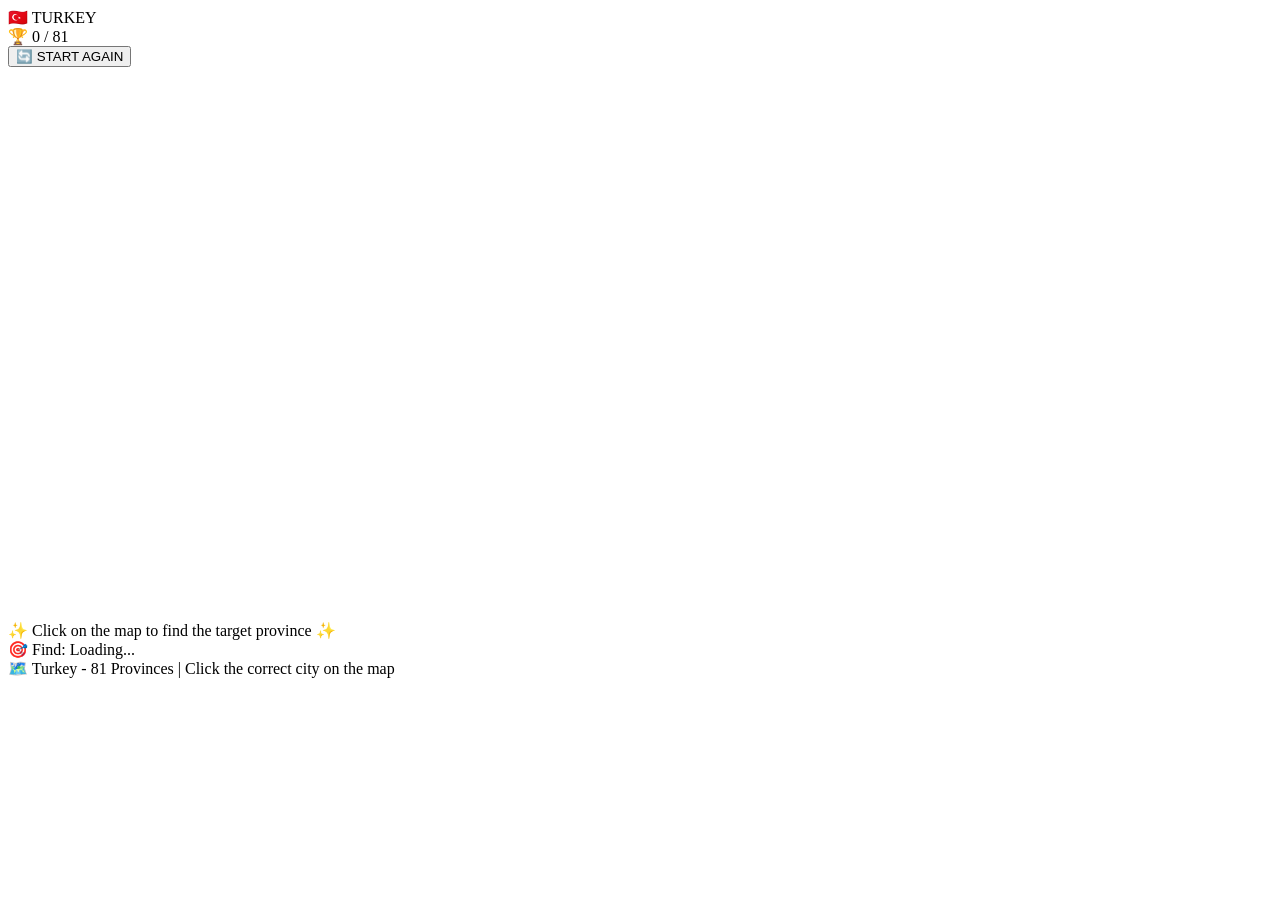
==== Turkey-game.html @ bedf2f60 "Rename Turkey-game to Turkey-game.html" ====
<!DOCTYPE html>
<html lang="en">
<head>
    <meta charset="UTF-8">
    <meta name="viewport" content="width=device-width, initial-scale=1.0, user-scalable=no">
    <title>Turkey Map Game | Find the Province</title>
    <link rel="icon" type="image/x-icon" href="favicon.ico">
    <link rel="stylesheet" href="css/game.css">
</head>
<body>
    <div class="game-container">
        <div class="header">
            <div class="flex-row">
                <span class="province-name">🇹🇷 TURKEY</span>
                <div class="score-box">🏆 <span id="scoreValue">0</span> / <span id="totalProvinces">81</span></div>
            </div>
            <button id="resetBtn">🔄 START AGAIN</button>
        </div>
        
        <canvas id="turkeyCanvas" width="800" height="550"></canvas>
        
        <div class="message-area" id="gameMessage">
            ✨ Click on the map to find the target province ✨
        </div>
        
        <div class="info">
            🎯 Find: <span id="targetProvinceDisplay">Loading...</span>
        </div>
        
        <footer>🗺️ Turkey - 81 Provinces | Click the correct city on the map</footer>
    </div>

    <script src="js/game.js"></script>
</body>
</html>
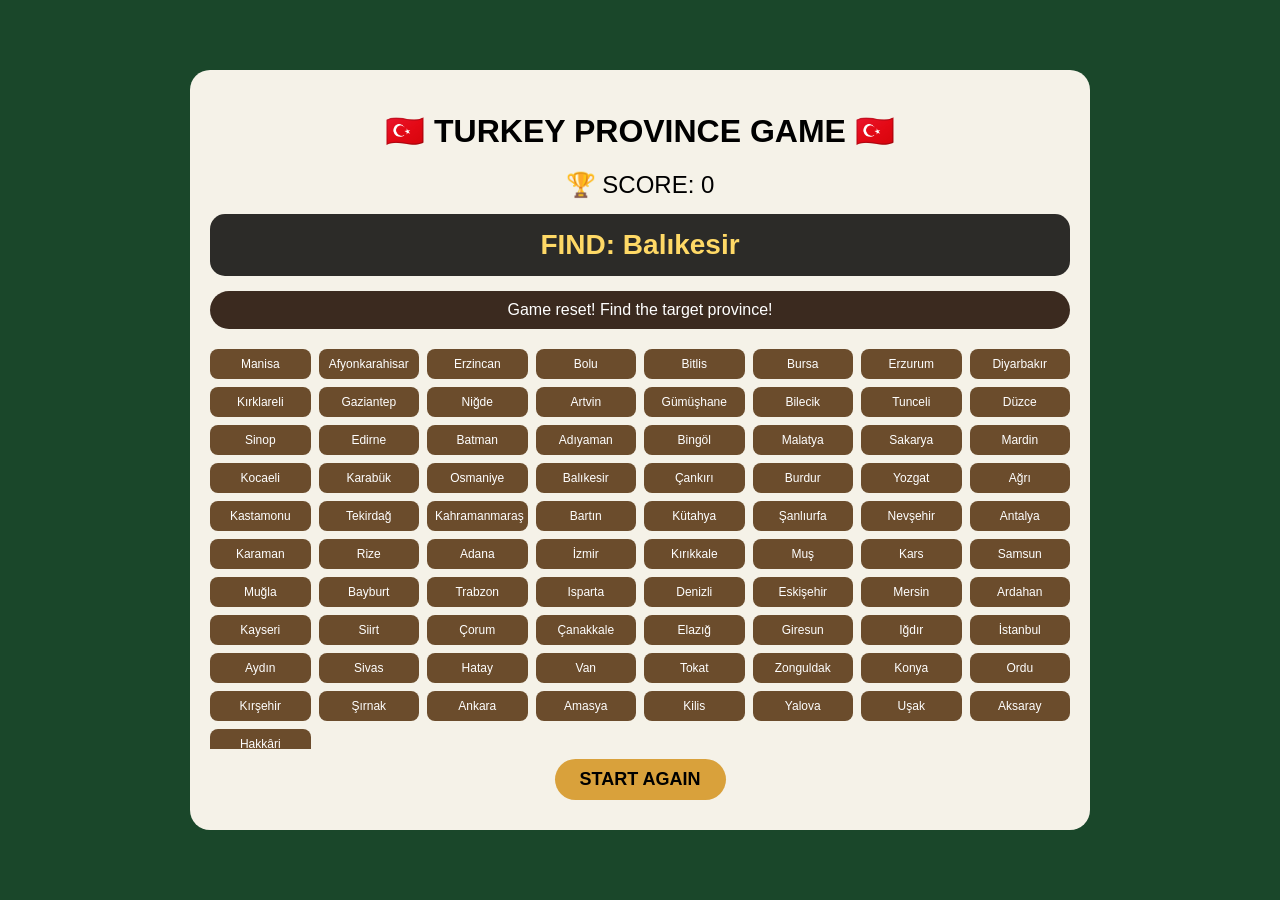
==== commit e0628968: "Update Turkey-game.html" ====
--- a/Turkey-game.html
+++ b/Turkey-game.html
@@ -2,34 +2,229 @@
 <html lang="en">
 <head>
     <meta charset="UTF-8">
-    <meta name="viewport" content="width=device-width, initial-scale=1.0, user-scalable=no">
-    <title>Turkey Map Game | Find the Province</title>
-    <link rel="icon" type="image/x-icon" href="favicon.ico">
-    <link rel="stylesheet" href="css/game.css">
+    <meta name="viewport" content="width=device-width, initial-scale=1.0">
+    <title>Turkey Province Game</title>
+    <style>
+        * {
+            box-sizing: border-box;
+            user-select: none;
+        }
+        body {
+            font-family: Arial, sans-serif;
+            background: #1a472a;
+            display: flex;
+            justify-content: center;
+            align-items: center;
+            min-height: 100vh;
+            margin: 0;
+            padding: 20px;
+        }
+        .game {
+            background: #f5f2e8;
+            border-radius: 20px;
+            padding: 20px;
+            max-width: 900px;
+            width: 100%;
+            text-align: center;
+        }
+        .target {
+            font-size: 28px;
+            font-weight: bold;
+            background: #2c2b28;
+            color: #ffd966;
+            padding: 15px;
+            border-radius: 15px;
+            margin: 15px 0;
+        }
+        .score {
+            font-size: 24px;
+            margin: 10px 0;
+        }
+        button {
+            background: #d9a13b;
+            border: none;
+            padding: 10px 25px;
+            font-size: 18px;
+            font-weight: bold;
+            border-radius: 30px;
+            cursor: pointer;
+            margin: 10px;
+        }
+        button:active {
+            transform: scale(0.98);
+        }
+        .message {
+            background: #3b2a1f;
+            color: white;
+            padding: 10px;
+            border-radius: 30px;
+            margin: 15px 0;
+        }
+        .province-grid {
+            display: grid;
+            grid-template-columns: repeat(auto-fill, minmax(100px, 1fr));
+            gap: 8px;
+            margin-top: 20px;
+            max-height: 400px;
+            overflow-y: auto;
+        }
+        .province-btn {
+            background: #6b4c2c;
+            color: white;
+            padding: 8px;
+            border-radius: 8px;
+            cursor: pointer;
+            font-size: 12px;
+            text-align: center;
+        }
+        .province-btn:hover {
+            background: #8b6c3c;
+        }
+        .correct {
+            background: #2f6b3c !important;
+        }
+        .wrong {
+            background: #8b3c2c !important;
+        }
+        @media (max-width: 600px) {
+            .province-grid {
+                grid-template-columns: repeat(auto-fill, minmax(80px, 1fr));
+            }
+            .target {
+                font-size: 20px;
+            }
+        }
+    </style>
 </head>
 <body>
-    <div class="game-container">
-        <div class="header">
-            <div class="flex-row">
-                <span class="province-name">🇹🇷 TURKEY</span>
-                <div class="score-box">🏆 <span id="scoreValue">0</span> / <span id="totalProvinces">81</span></div>
-            </div>
-            <button id="resetBtn">🔄 START AGAIN</button>
-        </div>
-        
-        <canvas id="turkeyCanvas" width="800" height="550"></canvas>
-        
-        <div class="message-area" id="gameMessage">
-            ✨ Click on the map to find the target province ✨
-        </div>
-        
-        <div class="info">
-            🎯 Find: <span id="targetProvinceDisplay">Loading...</span>
-        </div>
-        
-        <footer>🗺️ Turkey - 81 Provinces | Click the correct city on the map</footer>
-    </div>
-
-    <script src="js/game.js"></script>
+<div class="game">
+    <h1>🇹🇷 TURKEY PROVINCE GAME 🇹🇷</h1>
+    <div class="score">🏆 SCORE: <span id="score">0</span></div>
+    <div class="target">FIND: <span id="targetProvince">Loading...</span></div>
+    <div class="message" id="message">Click the correct province!</div>
+    <div class="province-grid" id="provinceGrid"></div>
+    <button id="resetBtn">START AGAIN</button>
+</div>
+
+<script>
+    // All 81 Turkish provinces
+    const provinces = [
+        "Adana", "Adıyaman", "Afyonkarahisar", "Ağrı", "Amasya", "Ankara", "Antalya", "Artvin", "Aydın", "Balıkesir",
+        "Bilecik", "Bingöl", "Bitlis", "Bolu", "Burdur", "Bursa", "Çanakkale", "Çankırı", "Çorum", "Denizli",
+        "Diyarbakır", "Edirne", "Elazığ", "Erzincan", "Erzurum", "Eskişehir", "Gaziantep", "Giresun", "Gümüşhane", "Hakkâri",
+        "Hatay", "Isparta", "Mersin", "İstanbul", "İzmir", "Kars", "Kastamonu", "Kayseri", "Kırklareli", "Kırşehir",
+        "Kocaeli", "Konya", "Kütahya", "Malatya", "Manisa", "Kahramanmaraş", "Mardin", "Muğla", "Muş", "Nevşehir",
+        "Niğde", "Ordu", "Rize", "Sakarya", "Samsun", "Siirt", "Sinop", "Sivas", "Tekirdağ", "Tokat",
+        "Trabzon", "Tunceli", "Şanlıurfa", "Uşak", "Van", "Yozgat", "Zonguldak", "Aksaray", "Bayburt", "Karaman",
+        "Kırıkkale", "Batman", "Şırnak", "Bartın", "Ardahan", "Iğdır", "Yalova", "Karabük", "Kilis", "Osmaniye", "Düzce"
+    ];
+
+    let currentTarget = "";
+    let score = 0;
+    let selectedProvinces = [];
+
+    function getRandomProvince() {
+        const remaining = provinces.filter(p => !selectedProvinces.includes(p));
+        if (remaining.length === 0) {
+            // Game complete - all provinces found
+            document.getElementById('message').innerHTML = "🎉 CONGRATULATIONS! YOU FOUND ALL 81 PROVINCES! 🎉";
+            document.getElementById('message').style.background = "#2f6b3c";
+            return null;
+        }
+        return remaining[Math.floor(Math.random() * remaining.length)];
+    }
+
+    function updateGame() {
+        document.getElementById('score').innerText = score;
+        if (currentTarget) {
+            document.getElementById('targetProvince').innerText = currentTarget;
+        }
+    }
+
+    function checkProvince(provinceName, element) {
+        if (!currentTarget) return;
+        
+        if (provinceName === currentTarget) {
+            // Correct!
+            score++;
+            selectedProvinces.push(currentTarget);
+            element.classList.add('correct');
+            document.getElementById('message').innerHTML = "✅ CORRECT! +1 point! ✅";
+            document.getElementById('message').style.background = "#2f6b3c";
+            
+            // Get next province
+            const nextTarget = getRandomProvince();
+            if (nextTarget === null) {
+                currentTarget = null;
+                document.getElementById('targetProvince').innerText = "GAME COMPLETE!";
+            } else {
+                currentTarget = nextTarget;
+                document.getElementById('targetProvince').innerText = currentTarget;
+            }
+            updateGame();
+            
+            // Remove highlight after 1 second
+            setTimeout(() => {
+                element.classList.remove('correct');
+                document.getElementById('message').innerHTML = "Click the correct province!";
+                document.getElementById('message').style.background = "#3b2a1f";
+            }, 800);
+        } else {
+            // Wrong!
+            element.classList.add('wrong');
+            document.getElementById('message').innerHTML = `❌ WRONG! That's ${provinceName}. Target: ${currentTarget} ❌`;
+            document.getElementById('message').style.background = "#8b3c2c";
+            
+            setTimeout(() => {
+                element.classList.remove('wrong');
+                document.getElementById('message').innerHTML = "Click the correct province!";
+                document.getElementById('message').style.background = "#3b2a1f";
+            }, 800);
+        }
+    }
+
+    function createProvinceButtons() {
+        const grid = document.getElementById('provinceGrid');
+        grid.innerHTML = '';
+        
+        // Shuffle provinces for display
+        const shuffled = [...provinces].sort(() => Math.random() - 0.5);
+        
+        shuffled.forEach(province => {
+            const btn = document.createElement('div');
+            btn.className = 'province-btn';
+            btn.innerText = province;
+            btn.onclick = () => checkProvince(province, btn);
+            grid.appendChild(btn);
+        });
+    }
+
+    function resetGame() {
+        score = 0;
+        selectedProvinces = [];
+        currentTarget = provinces[Math.floor(Math.random() * provinces.length)];
+        updateGame();
+        document.getElementById('message').innerHTML = "Game reset! Find the target province!";
+        document.getElementById('message').style.background = "#3b2a1f";
+        
+        // Reset all buttons
+        const allButtons = document.querySelectorAll('.province-btn');
+        allButtons.forEach(btn => {
+            btn.classList.remove('correct', 'wrong');
+        });
+    }
+
+    // Initialize game
+    function init() {
+        createProvinceButtons();
+        resetGame();
+        document.getElementById('resetBtn').onclick = () => {
+            createProvinceButtons(); // Refresh buttons
+            resetGame();
+        };
+    }
+
+    init();
+</script>
 </body>
 </html>
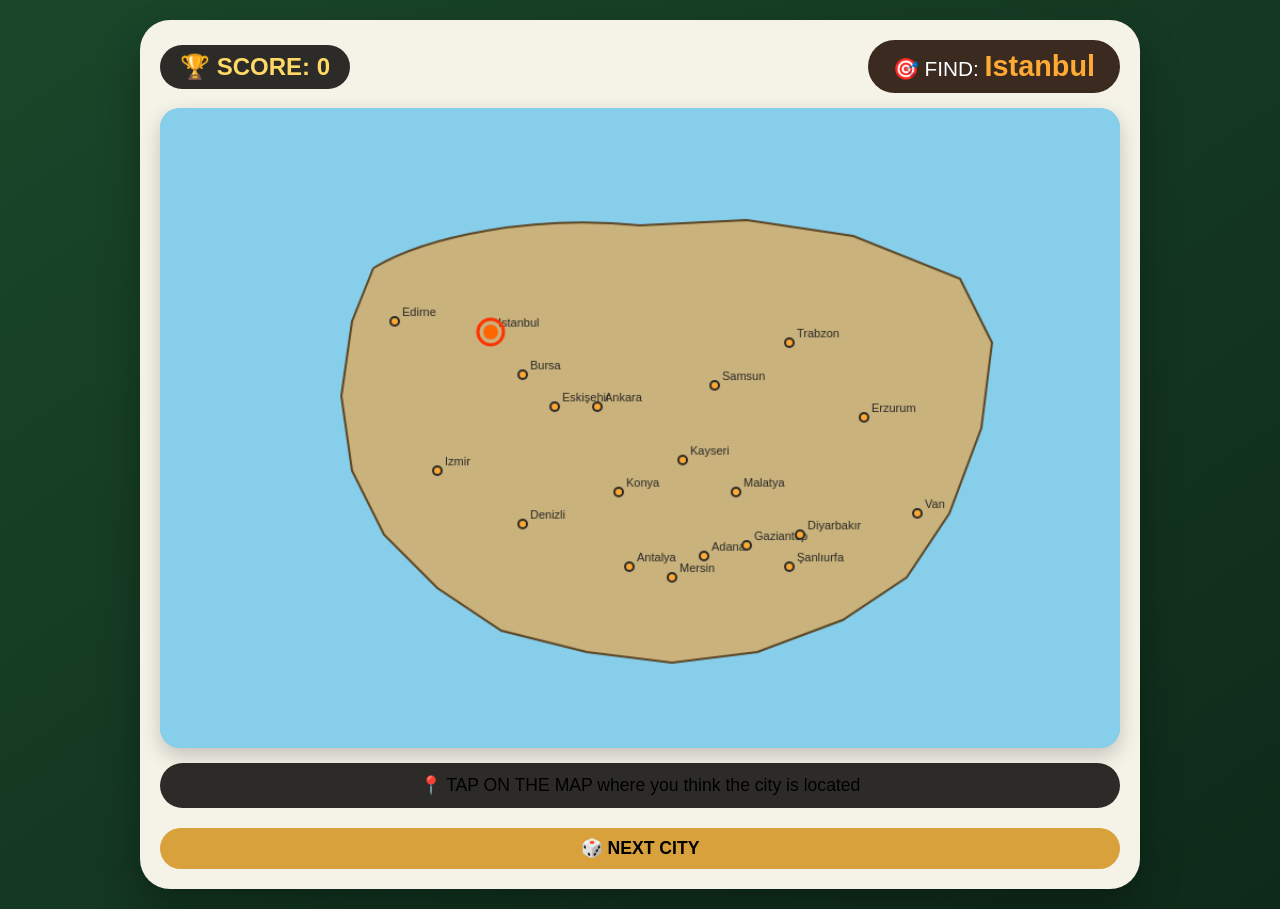
==== commit 6466fa47: "Update Turkey-game.html" ====
--- a/Turkey-game.html
+++ b/Turkey-game.html
@@ -2,229 +2,323 @@
 <html lang="en">
 <head>
     <meta charset="UTF-8">
-    <meta name="viewport" content="width=device-width, initial-scale=1.0">
-    <title>Turkey Province Game</title>
+    <meta name="viewport" content="width=device-width, initial-scale=1.0, user-scalable=no">
+    <title>Turkey MapTap - Tap the correct city on map</title>
     <style>
         * {
+            user-select: none;
             box-sizing: border-box;
-            user-select: none;
         }
         body {
-            font-family: Arial, sans-serif;
-            background: #1a472a;
+            background: linear-gradient(145deg, #1a472a, #0e2a1a);
             display: flex;
             justify-content: center;
             align-items: center;
             min-height: 100vh;
+            font-family: 'Segoe UI', Arial, sans-serif;
             margin: 0;
             padding: 20px;
         }
         .game {
             background: #f5f2e8;
+            border-radius: 30px;
+            padding: 20px;
+            max-width: 1000px;
+            width: 100%;
+            box-shadow: 0 20px 40px rgba(0,0,0,0.3);
+        }
+        .header {
+            display: flex;
+            justify-content: space-between;
+            align-items: center;
+            flex-wrap: wrap;
+            gap: 15px;
+            margin-bottom: 15px;
+        }
+        .score-box {
+            background: #2c2b28;
+            padding: 8px 20px;
+            border-radius: 50px;
+            color: #ffd966;
+            font-weight: bold;
+            font-size: 1.5rem;
+        }
+        .target {
+            background: #3b2a1f;
+            padding: 10px 25px;
+            border-radius: 50px;
+            color: white;
+            font-size: 1.3rem;
+        }
+        .city-name {
+            color: #ffaa33;
+            font-weight: bold;
+            font-size: 1.8rem;
+        }
+        .map-container {
+            position: relative;
+            margin: 15px 0;
+        }
+        canvas {
+            display: block;
+            margin: 0 auto;
             border-radius: 20px;
-            padding: 20px;
-            max-width: 900px;
+            box-shadow: 0 8px 20px rgba(0,0,0,0.2);
+            background: #87CEEB;
+            cursor: crosshair;
             width: 100%;
+            height: auto;
+        }
+        .message {
+            background: #2c2b28;
+            padding: 12px;
+            border-radius: 50px;
             text-align: center;
-        }
-        .target {
-            font-size: 28px;
-            font-weight: bold;
-            background: #2c2b28;
-            color: #ffd966;
-            padding: 15px;
-            border-radius: 15px;
-            margin: 15px 0;
-        }
-        .score {
-            font-size: 24px;
+            font-size: 1.1rem;
             margin: 10px 0;
         }
+        .perfect { background: #2f6b3c; color: white; }
+        .good { background: #6b8c3c; color: white; }
+        .close { background: #c9a13b; color: white; }
+        .far { background: #8b6c3c; color: white; }
+        .miss { background: #8b3c2c; color: white; }
         button {
             background: #d9a13b;
             border: none;
             padding: 10px 25px;
-            font-size: 18px;
+            font-size: 1.1rem;
             font-weight: bold;
-            border-radius: 30px;
+            border-radius: 50px;
             cursor: pointer;
-            margin: 10px;
-        }
-        button:active {
-            transform: scale(0.98);
-        }
-        .message {
-            background: #3b2a1f;
-            color: white;
-            padding: 10px;
-            border-radius: 30px;
-            margin: 15px 0;
-        }
-        .province-grid {
-            display: grid;
-            grid-template-columns: repeat(auto-fill, minmax(100px, 1fr));
-            gap: 8px;
-            margin-top: 20px;
-            max-height: 400px;
-            overflow-y: auto;
-        }
-        .province-btn {
-            background: #6b4c2c;
-            color: white;
-            padding: 8px;
-            border-radius: 8px;
-            cursor: pointer;
-            font-size: 12px;
-            text-align: center;
-        }
-        .province-btn:hover {
-            background: #8b6c3c;
-        }
-        .correct {
-            background: #2f6b3c !important;
-        }
-        .wrong {
-            background: #8b3c2c !important;
-        }
-        @media (max-width: 600px) {
-            .province-grid {
-                grid-template-columns: repeat(auto-fill, minmax(80px, 1fr));
-            }
-            .target {
-                font-size: 20px;
-            }
+            margin-top: 10px;
+            width: 100%;
+        }
+        button:active { transform: scale(0.98); }
+        .feedback {
+            font-size: 0.9rem;
+            margin-top: 8px;
+        }
+        @media (max-width: 700px) {
+            .city-name { font-size: 1.3rem; }
+            .target { font-size: 1rem; }
         }
     </style>
 </head>
 <body>
 <div class="game">
-    <h1>🇹🇷 TURKEY PROVINCE GAME 🇹🇷</h1>
-    <div class="score">🏆 SCORE: <span id="score">0</span></div>
-    <div class="target">FIND: <span id="targetProvince">Loading...</span></div>
-    <div class="message" id="message">Click the correct province!</div>
-    <div class="province-grid" id="provinceGrid"></div>
-    <button id="resetBtn">START AGAIN</button>
+    <div class="header">
+        <div class="score-box">🏆 SCORE: <span id="score">0</span></div>
+        <div class="target">🎯 FIND: <span class="city-name" id="targetCity">Loading...</span></div>
+    </div>
+    
+    <div class="map-container">
+        <canvas id="turkeyCanvas" width="900" height="600"></canvas>
+    </div>
+    
+    <div class="message" id="message">📍 TAP ON THE MAP where you think the city is located</div>
+    <div class="feedback" id="feedback"></div>
+    <button id="nextBtn">🎲 NEXT CITY</button>
 </div>
 
 <script>
-    // All 81 Turkish provinces
-    const provinces = [
-        "Adana", "Adıyaman", "Afyonkarahisar", "Ağrı", "Amasya", "Ankara", "Antalya", "Artvin", "Aydın", "Balıkesir",
-        "Bilecik", "Bingöl", "Bitlis", "Bolu", "Burdur", "Bursa", "Çanakkale", "Çankırı", "Çorum", "Denizli",
-        "Diyarbakır", "Edirne", "Elazığ", "Erzincan", "Erzurum", "Eskişehir", "Gaziantep", "Giresun", "Gümüşhane", "Hakkâri",
-        "Hatay", "Isparta", "Mersin", "İstanbul", "İzmir", "Kars", "Kastamonu", "Kayseri", "Kırklareli", "Kırşehir",
-        "Kocaeli", "Konya", "Kütahya", "Malatya", "Manisa", "Kahramanmaraş", "Mardin", "Muğla", "Muş", "Nevşehir",
-        "Niğde", "Ordu", "Rize", "Sakarya", "Samsun", "Siirt", "Sinop", "Sivas", "Tekirdağ", "Tokat",
-        "Trabzon", "Tunceli", "Şanlıurfa", "Uşak", "Van", "Yozgat", "Zonguldak", "Aksaray", "Bayburt", "Karaman",
-        "Kırıkkale", "Batman", "Şırnak", "Bartın", "Ardahan", "Iğdır", "Yalova", "Karabük", "Kilis", "Osmaniye", "Düzce"
+    const canvas = document.getElementById('turkeyCanvas');
+    const ctx = canvas.getContext('2d');
+    const width = 900, height = 600;
+    canvas.width = width;
+    canvas.height = height;
+    
+    // City coordinates (pixel positions on 900x600 map)
+    // These are approximate real locations on Turkey map
+    const cities = [
+        { name: "Istanbul", x: 310, y: 210 },
+        { name: "Ankara", x: 410, y: 280 },
+        { name: "Izmir", x: 260, y: 340 },
+        { name: "Bursa", x: 340, y: 250 },
+        { name: "Antalya", x: 440, y: 430 },
+        { name: "Adana", x: 510, y: 420 },
+        { name: "Gaziantep", x: 550, y: 410 },
+        { name: "Konya", x: 430, y: 360 },
+        { name: "Trabzon", x: 590, y: 220 },
+        { name: "Diyarbakır", x: 600, y: 400 },
+        { name: "Mersin", x: 480, y: 440 },
+        { name: "Kayseri", x: 490, y: 330 },
+        { name: "Samsun", x: 520, y: 260 },
+        { name: "Erzurum", x: 660, y: 290 },
+        { name: "Van", x: 710, y: 380 },
+        { name: "Malatya", x: 540, y: 360 },
+        { name: "Denizli", x: 340, y: 390 },
+        { name: "Şanlıurfa", x: 590, y: 430 },
+        { name: "Eskişehir", x: 370, y: 280 },
+        { name: "Edirne", x: 220, y: 200 }
     ];
-
-    let currentTarget = "";
+    
+    let currentCity = null;
     let score = 0;
-    let selectedProvinces = [];
-
-    function getRandomProvince() {
-        const remaining = provinces.filter(p => !selectedProvinces.includes(p));
-        if (remaining.length === 0) {
-            // Game complete - all provinces found
-            document.getElementById('message').innerHTML = "🎉 CONGRATULATIONS! YOU FOUND ALL 81 PROVINCES! 🎉";
-            document.getElementById('message').style.background = "#2f6b3c";
-            return null;
-        }
-        return remaining[Math.floor(Math.random() * remaining.length)];
-    }
-
-    function updateGame() {
+    let canTap = true;
+    let usedCities = [];
+    
+    // Draw the map (drawing a simple Turkey outline with cities marked)
+    function drawMap(highlightX = null, highlightY = null) {
+        ctx.clearRect(0, 0, width, height);
+        
+        // Draw water background
+        ctx.fillStyle = "#87CEEB";
+        ctx.fillRect(0, 0, width, height);
+        
+        // Draw Turkey land shape (simplified outline)
+        ctx.beginPath();
+        ctx.moveTo(200, 150);
+        ctx.bezierCurveTo(250, 120, 350, 100, 450, 110);
+        ctx.lineTo(550, 105);
+        ctx.lineTo(650, 120);
+        ctx.lineTo(750, 160);
+        ctx.lineTo(780, 220);
+        ctx.lineTo(770, 300);
+        ctx.lineTo(740, 380);
+        ctx.lineTo(700, 440);
+        ctx.lineTo(640, 480);
+        ctx.lineTo(560, 510);
+        ctx.lineTo(480, 520);
+        ctx.lineTo(400, 510);
+        ctx.lineTo(320, 490);
+        ctx.lineTo(260, 450);
+        ctx.lineTo(210, 400);
+        ctx.lineTo(180, 340);
+        ctx.lineTo(170, 270);
+        ctx.lineTo(180, 200);
+        ctx.lineTo(200, 150);
+        ctx.fillStyle = "#c9b27c";
+        ctx.fill();
+        ctx.strokeStyle = "#5c4727";
+        ctx.lineWidth = 2;
+        ctx.stroke();
+        
+        // Draw city dots
+        for (let city of cities) {
+            ctx.beginPath();
+            ctx.arc(city.x, city.y, 5, 0, Math.PI * 2);
+            ctx.fillStyle = "#2c2b28";
+            ctx.fill();
+            ctx.beginPath();
+            ctx.arc(city.x, city.y, 3, 0, Math.PI * 2);
+            ctx.fillStyle = "#ffaa33";
+            ctx.fill();
+            
+            // Label
+            ctx.font = "11px Arial";
+            ctx.fillStyle = "#2c2b28";
+            ctx.fillText(city.name, city.x + 7, city.y - 5);
+        }
+        
+        // Highlight current target city
+        if (currentCity) {
+            ctx.beginPath();
+            ctx.arc(currentCity.x, currentCity.y, 12, 0, Math.PI * 2);
+            ctx.strokeStyle = "#ff3300";
+            ctx.lineWidth = 3;
+            ctx.stroke();
+            ctx.beginPath();
+            ctx.arc(currentCity.x, currentCity.y, 7, 0, Math.PI * 2);
+            ctx.fillStyle = "#ff6600";
+            ctx.fill();
+        }
+        
+        // Show click highlight
+        if (highlightX && highlightY) {
+            ctx.beginPath();
+            ctx.arc(highlightX, highlightY, 15, 0, Math.PI * 2);
+            ctx.strokeStyle = "#ffffff";
+            ctx.lineWidth = 3;
+            ctx.stroke();
+            ctx.beginPath();
+            ctx.arc(highlightX, highlightY, 8, 0, Math.PI * 2);
+            ctx.fillStyle = "rgba(255,255,255,0.5)";
+            ctx.fill();
+        }
+    }
+    
+    function getRandomCity() {
+        // Don't repeat cities until all have been used
+        if (usedCities.length === cities.length) {
+            usedCities = [];
+        }
+        const available = cities.filter(c => !usedCities.includes(c));
+        const random = available[Math.floor(Math.random() * available.length)];
+        usedCities.push(random);
+        return random;
+    }
+    
+    function calculateScore(distanceKm) {
+        if (distanceKm < 50) return { points: 100, grade: "perfect", text: "🎯 PERFECT! 100 points!" };
+        if (distanceKm < 150) return { points: 70, grade: "good", text: "👍 GOOD! 70 points" };
+        if (distanceKm < 300) return { points: 40, grade: "close", text: "📌 CLOSE! 40 points" };
+        if (distanceKm < 500) return { points: 20, grade: "far", text: "🔍 FAR! 20 points" };
+        return { points: 0, grade: "miss", text: "❌ MISS! 0 points" };
+    }
+    
+    function distanceBetween(x1, y1, x2, y2) {
+        const dx = x1 - x2;
+        const dy = y1 - y2;
+        const pixelDist = Math.sqrt(dx * dx + dy * dy);
+        // Rough conversion: 1 pixel ≈ 7 km in Turkey
+        return pixelDist * 7;
+    }
+    
+    function handleCanvasClick(e) {
+        if (!canTap || !currentCity) return;
+        
+        const rect = canvas.getBoundingClientRect();
+        const scaleX = canvas.width / rect.width;
+        const scaleY = canvas.height / rect.height;
+        const clickX = (e.clientX - rect.left) * scaleX;
+        const clickY = (e.clientY - rect.top) * scaleY;
+        
+        const distance = distanceBetween(clickX, clickY, currentCity.x, currentCity.y);
+        const result = calculateScore(distance);
+        
+        score += result.points;
         document.getElementById('score').innerText = score;
-        if (currentTarget) {
-            document.getElementById('targetProvince').innerText = currentTarget;
-        }
-    }
-
-    function checkProvince(provinceName, element) {
-        if (!currentTarget) return;
-        
-        if (provinceName === currentTarget) {
-            // Correct!
-            score++;
-            selectedProvinces.push(currentTarget);
-            element.classList.add('correct');
-            document.getElementById('message').innerHTML = "✅ CORRECT! +1 point! ✅";
-            document.getElementById('message').style.background = "#2f6b3c";
-            
-            // Get next province
-            const nextTarget = getRandomProvince();
-            if (nextTarget === null) {
-                currentTarget = null;
-                document.getElementById('targetProvince').innerText = "GAME COMPLETE!";
-            } else {
-                currentTarget = nextTarget;
-                document.getElementById('targetProvince').innerText = currentTarget;
-            }
-            updateGame();
-            
-            // Remove highlight after 1 second
-            setTimeout(() => {
-                element.classList.remove('correct');
-                document.getElementById('message').innerHTML = "Click the correct province!";
-                document.getElementById('message').style.background = "#3b2a1f";
-            }, 800);
-        } else {
-            // Wrong!
-            element.classList.add('wrong');
-            document.getElementById('message').innerHTML = `❌ WRONG! That's ${provinceName}. Target: ${currentTarget} ❌`;
-            document.getElementById('message').style.background = "#8b3c2c";
-            
-            setTimeout(() => {
-                element.classList.remove('wrong');
-                document.getElementById('message').innerHTML = "Click the correct province!";
-                document.getElementById('message').style.background = "#3b2a1f";
-            }, 800);
-        }
-    }
-
-    function createProvinceButtons() {
-        const grid = document.getElementById('provinceGrid');
-        grid.innerHTML = '';
-        
-        // Shuffle provinces for display
-        const shuffled = [...provinces].sort(() => Math.random() - 0.5);
-        
-        shuffled.forEach(province => {
-            const btn = document.createElement('div');
-            btn.className = 'province-btn';
-            btn.innerText = province;
-            btn.onclick = () => checkProvince(province, btn);
-            grid.appendChild(btn);
-        });
-    }
-
+        
+        const messageDiv = document.getElementById('message');
+        messageDiv.className = `message ${result.grade}`;
+        messageDiv.innerHTML = `${result.text} (${Math.round(distance)} km away from ${currentCity.name})`;
+        
+        document.getElementById('feedback').innerHTML = `📍 You tapped at (${Math.round(clickX)}, ${Math.round(clickY)}) | Correct location: (${currentCity.x}, ${currentCity.y})`;
+        
+        // Show where they clicked
+        drawMap(clickX, clickY);
+        
+        canTap = false;
+        setTimeout(() => {
+            canTap = true;
+        }, 1500);
+    }
+    
+    function nextCity() {
+        if (!canTap) return;
+        currentCity = getRandomCity();
+        document.getElementById('targetCity').innerText = currentCity.name;
+        document.getElementById('message').className = "message";
+        document.getElementById('message').innerHTML = "📍 TAP ON THE MAP where you think the city is located";
+        document.getElementById('feedback').innerHTML = "";
+        drawMap();
+        canTap = true;
+    }
+    
     function resetGame() {
         score = 0;
-        selectedProvinces = [];
-        currentTarget = provinces[Math.floor(Math.random() * provinces.length)];
-        updateGame();
-        document.getElementById('message').innerHTML = "Game reset! Find the target province!";
-        document.getElementById('message').style.background = "#3b2a1f";
-        
-        // Reset all buttons
-        const allButtons = document.querySelectorAll('.province-btn');
-        allButtons.forEach(btn => {
-            btn.classList.remove('correct', 'wrong');
-        });
-    }
-
-    // Initialize game
-    function init() {
-        createProvinceButtons();
-        resetGame();
-        document.getElementById('resetBtn').onclick = () => {
-            createProvinceButtons(); // Refresh buttons
-            resetGame();
-        };
-    }
-
-    init();
+        usedCities = [];
+        document.getElementById('score').innerText = score;
+        nextCity();
+    }
+    
+    // Initialize
+    currentCity = cities[0];
+    document.getElementById('targetCity').innerText = currentCity.name;
+    drawMap();
+    
+    canvas.addEventListener('click', handleCanvasClick);
+    document.getElementById('nextBtn').addEventListener('click', nextCity);
 </script>
 </body>
 </html>
